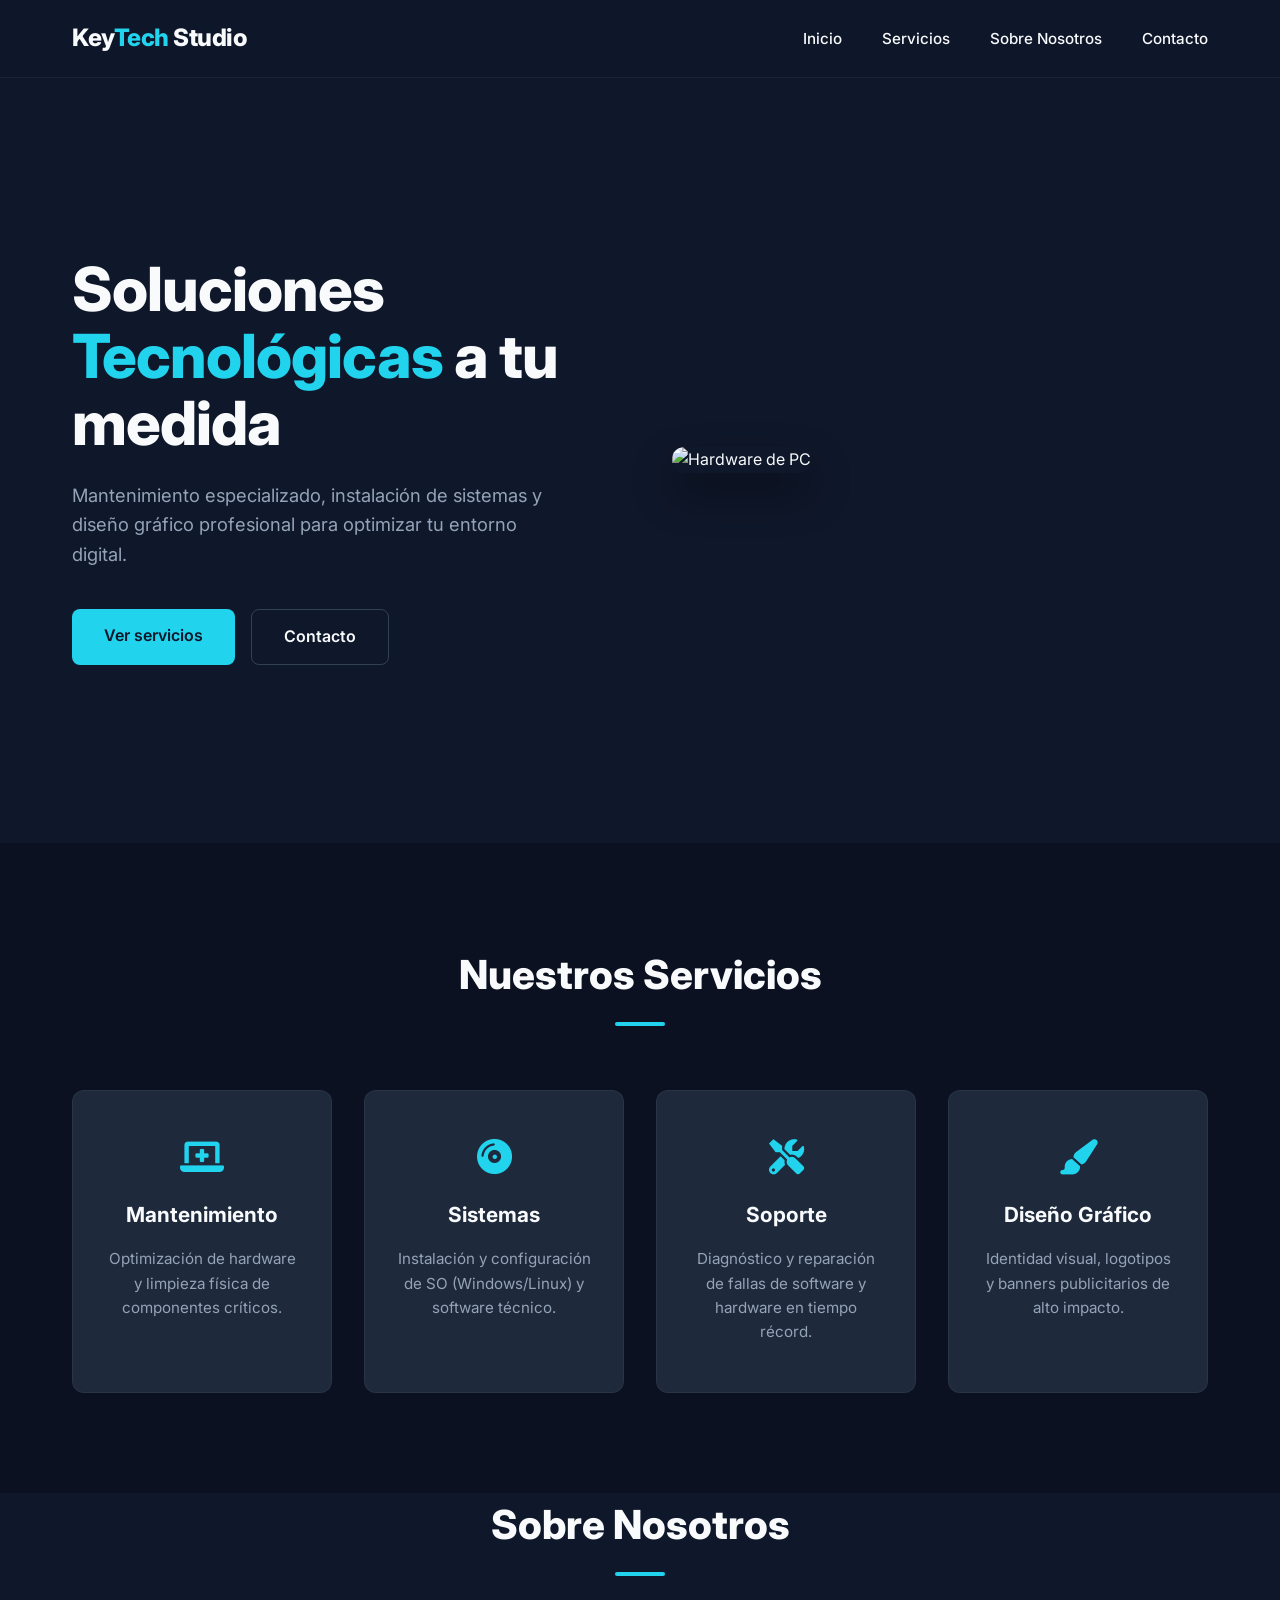
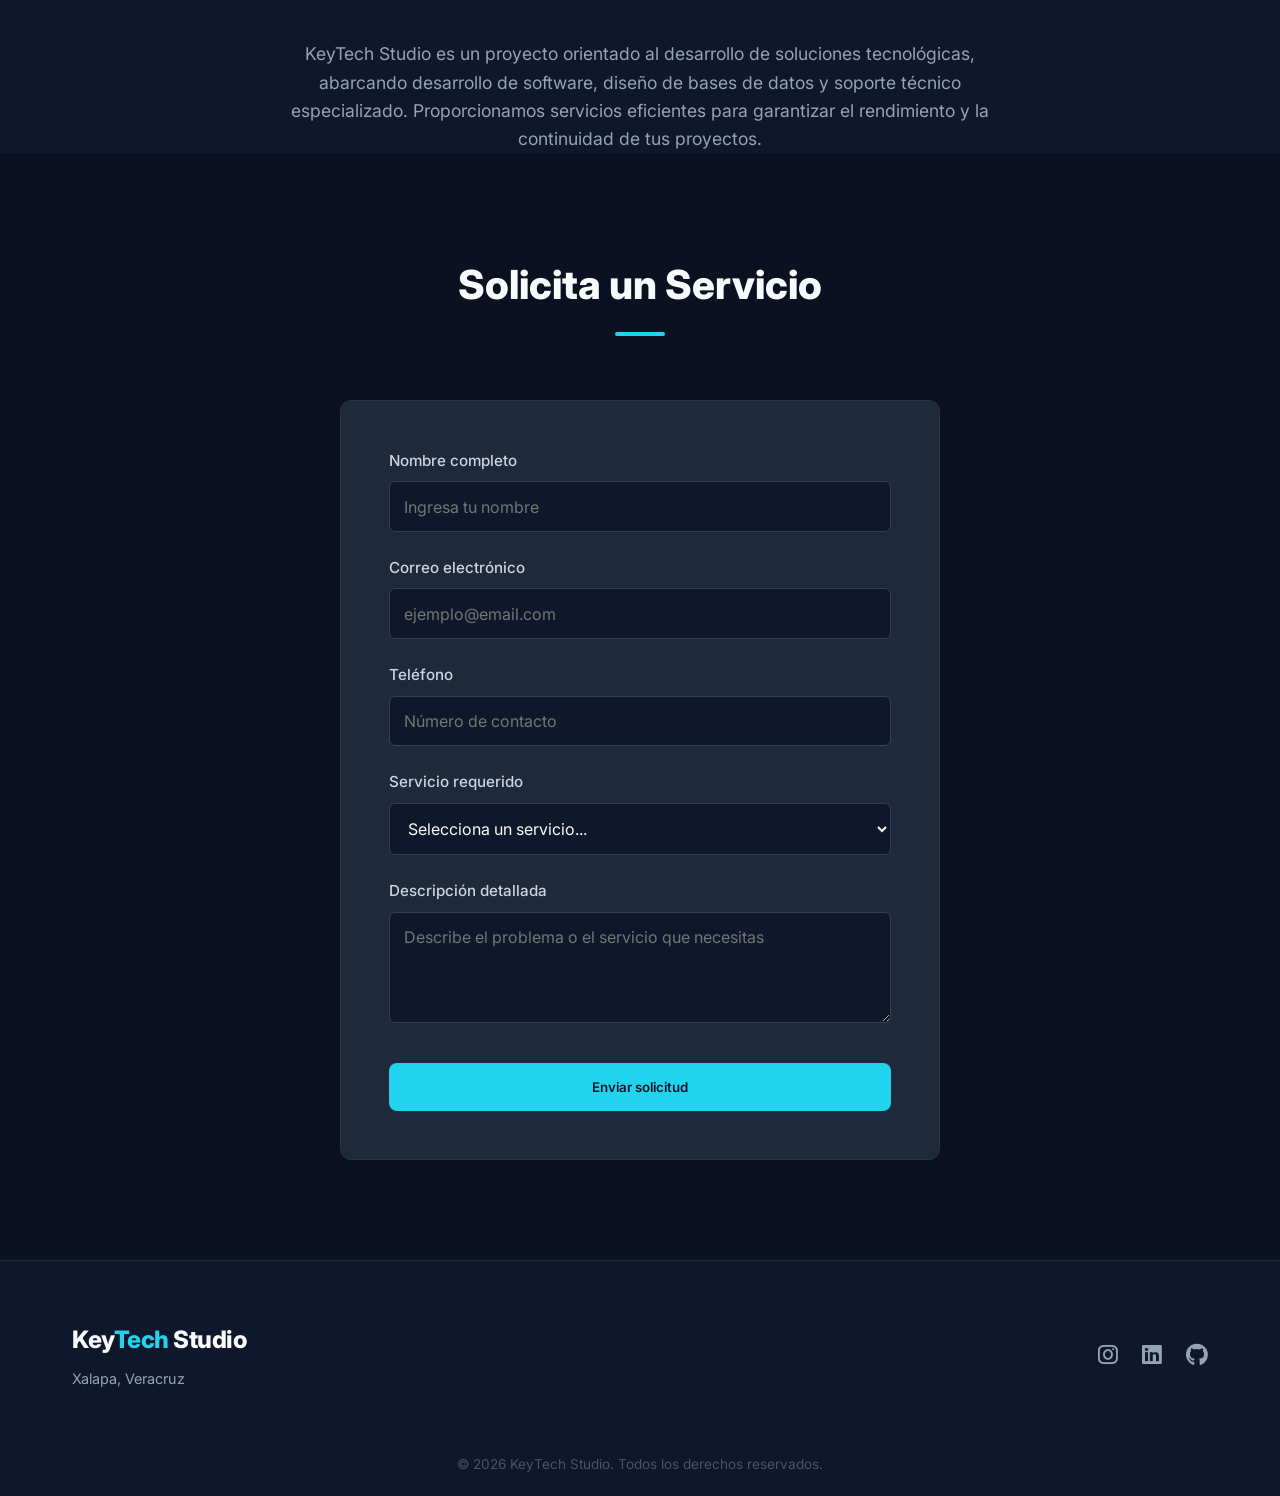
==== KeyTechStudio.html @ 728656e3 "Update and rename KeyTech Studio.html to KeyTechStudio.html" ====
<!DOCTYPE html>
<html lang="es">
<head>
    <meta charset="UTF-8">
    <meta name="viewport" content="width=device-width, initial-scale=1.0">
    <title>KeyTech Studio | Portafolio Profesional</title>
    <meta name="description" content="Servicios técnicos, mantenimiento de computadoras, instalación de sistemas y diseño gráfico profesional.">

    <!-- Fonts & Icons -->
    <link href="https://fonts.googleapis.com/css2?family=Inter:wght@400;500;600;700;800&display=swap" rel="stylesheet">
    <link rel="stylesheet" href="https://cdnjs.cloudflare.com/ajax/libs/font-awesome/6.0.0/css/all.min.css">

    <!-- Internal CSS -->
    <style>
        :root {
            --bg-dark: #0f172a;
            --surface: #1e293b;
            --primary: #22d3ee;
            --text-main: #f8fafc;
            --text-dim: #94a3b8;
            --transition: all 0.3s cubic-bezier(0.4, 0, 0.2, 1);
        }

        * { margin: 0; padding: 0; box-sizing: border-box; font-family: 'Inter', sans-serif; }

        body {
            background-color: var(--bg-dark);
            color: var(--text-main);
            line-height: 1.6;
            scroll-behavior: smooth;
        }

        .container { max-width: 1200px; margin: 0 auto; padding: 0 2rem; }

        /* NAVBAR */
        .navbar {
            padding: 1.2rem 0;
            background: rgba(15, 23, 42, 0.95);
            backdrop-filter: blur(10px);
            position: sticky;
            top: 0;
            z-index: 1000;
            border-bottom: 1px solid rgba(255, 255, 255, 0.05);
        }

        .nav-content {
            display: flex;
            justify-content: space-between;
            align-items: center;
        }

        .logo { font-size: 1.5rem; font-weight: 800; letter-spacing: -0.5px; }
        .logo span { color: var(--primary); }

        .nav-links { display: flex; list-style: none; gap: 2.5rem; }
        .nav-links a {
            text-decoration: none;
            color: var(--text-main);
            font-weight: 500;
            font-size: 0.95rem;
            position: relative;
            transition: var(--transition);
        }
        .nav-links a::after {
            content: '';
            position: absolute;
            width: 0;
            height: 2px;
            left: 0;
            bottom: -4px;
            background: var(--primary);
            transition: width 0.3s;
        }
        .nav-links a:hover::after { width: 100%; }
        .nav-links a:hover { color: var(--primary); }

        /* HERO */
        .hero { min-height: 85vh; display: flex; align-items: center; }
        .hero-grid { display: grid; grid-template-columns: 1fr 1fr; gap: 4rem; align-items: center; }
        .hero-text h1 { font-size: 3.8rem; line-height: 1.1; margin-bottom: 1.5rem; font-weight: 800; letter-spacing: -1px; }
        .hero-text h1 span { color: var(--primary); }
        .hero-text p { font-size: 1.15rem; color: var(--text-dim); margin-bottom: 2.5rem; max-width: 500px; }
        .hero-actions { display: flex; gap: 1rem; }
        .btn {
            padding: 14px 32px;
            border-radius: 8px;
            font-weight: 600;
            cursor: pointer;
            border: none;
            text-decoration: none;
            transition: var(--transition);
        }
        .btn-primary { background: var(--primary); color: #0f172a; }
        .btn-primary:hover { background: #1cb8d1; transform: translateY(-2px); }
        .btn-outline { border: 1px solid #334155; color: var(--text-main); background: transparent; }
        .btn-outline:hover { background: #1e293b; border-color: #475569; }
        .hero-image img { width: 100%; border-radius: 12px; box-shadow: 0 20px 40px rgba(0,0,0,0.4); }

        /* SECCIONES */
        section { padding: 100px 0; }
        .section-title {
            text-align: center;
            font-size: 2.5rem;
            font-weight: 800;
            margin-bottom: 4rem;
            position: relative;
        }
        .section-title::after {
            content: '';
            display: block;
            width: 50px;
            height: 4px;
            background: var(--primary);
            margin: 15px auto 0;
            border-radius: 2px;
        }

        /* SERVICIOS */
        .services { background: #0b1120; }
        .services-grid {
            display: grid;
            grid-template-columns: repeat(auto-fit, minmax(250px, 1fr));
            gap: 2rem;
            align-items: stretch;
        }
        .service-card {
            background: var(--surface);
            padding: 3rem 2rem;
            border-radius: 12px;
            text-align: center;
            border: 1px solid rgba(255,255,255,0.05);
            transition: var(--transition);
        }
        .service-card:hover { transform: translateY(-5px); border-color: #334155; box-shadow: 0 10px 30px rgba(0,0,0,0.3); }
        .service-card i { font-size: 2.2rem; color: var(--primary); margin-bottom: 1.5rem; }
        .service-card h3 { font-size: 1.3rem; margin-bottom: 1rem; }
        .service-card p { color: var(--text-dim); font-size: 0.95rem; }

        /* SOBRE NOSOTROS */
        .about p { max-width: 700px; margin: auto; text-align: center; color: var(--text-dim); font-size: 1.1rem; }

        /* FORMULARIO */
        .contact-section { background: #0b1120; }
        .contact-form {
            max-width: 600px;
            margin: auto;
            background: var(--surface);
            padding: 3rem;
            border-radius: 12px;
            border: 1px solid rgba(255,255,255,0.05);
        }
        .form-group { display: flex; flex-direction: column; margin-bottom: 1.5rem; }
        .form-group label { margin-bottom: 0.5rem; font-weight: 500; font-size: 0.95rem; color: #cbd5e1; }
        .form-group input,
        .form-group textarea,
        .form-group select {
            padding: 0.9rem;
            border-radius: 6px;
            border: 1px solid #334155;
            background: #0f172a;
            color: var(--text-main);
            font-size: 1rem;
            transition: border-color 0.2s;
        }
        .form-group input:focus,
        .form-group textarea:focus,
        .form-group select:focus { outline: none; border-color: var(--primary); }
        .contact-form .btn-primary { width: 100%; margin-top: 1rem; padding: 1rem; }

        /* FOOTER */
        .footer { padding: 60px 0 20px; border-top: 1px solid #1e293b; }
        .footer-grid { display: flex; justify-content: space-between; align-items: center; }
        .footer-social { display: flex; gap: 1.5rem; }
        .footer-social a { color: var(--text-dim); font-size: 1.4rem; transition: color 0.2s; }
        .footer-social a:hover { color: var(--primary); }
        .copyright { text-align: center; margin-top: 4rem; font-size: 0.85rem; color: #475569; }

        /* RESPONSIVE */
        @media (max-width: 900px) {
            .hero-grid { grid-template-columns: 1fr; text-align: center; }
            .hero-text h1 { font-size: 2.8rem; }
            .hero-text p { margin: 0 auto 2rem; }
            .hero-actions { justify-content: center; }
            .nav-links { display: none; }
            .contact-form { padding: 2rem; }
            .footer-grid { flex-direction: column; gap: 1.5rem; text-align: center; }
        }
    </style>
</head>
<body>

    <!-- NAVBAR -->
    <nav class="navbar">
        <div class="container nav-content">
            <div class="logo">Key<span>Tech</span> Studio</div>
            <ul class="nav-links">
                <li><a href="#inicio">Inicio</a></li>
                <li><a href="#servicios">Servicios</a></li>
                <li><a href="#sobre">Sobre Nosotros</a></li>
                <li><a href="#contacto">Contacto</a></li>
            </ul>
        </div>
    </nav>

    <!-- HERO -->
    <section id="inicio" class="hero container">
        <div class="hero-grid">
            <div class="hero-text">
                <h1>Soluciones <span>Tecnológicas</span> a tu medida</h1>
                <p>Mantenimiento especializado, instalación de sistemas y diseño gráfico profesional para optimizar tu entorno digital.</p>
                <div class="hero-actions">
                    <a href="#servicios" class="btn btn-primary">Ver servicios</a>
                    <a href="#contacto" class="btn btn-outline">Contacto</a>
                </div>
            </div>
            <div class="hero-image">
                <img src="https://images.unsplash.com/photo-1518770660439-4636190af475?auto=format&fit=crop&q=80&w=800" alt="Hardware de PC">
            </div>
        </div>
    </section>

    <!-- SERVICIOS -->
    <section id="servicios" class="services">
        <div class="container">
            <h2 class="section-title">Nuestros Servicios</h2>
            <div class="services-grid">
                <div class="service-card">
                    <i class="fas fa-laptop-medical"></i>
                    <h3>Mantenimiento</h3>
                    <p>Optimización de hardware y limpieza física de componentes críticos.</p>
                </div>
                <div class="service-card">
                    <i class="fas fa-compact-disc"></i>
                    <h3>Sistemas</h3>
                    <p>Instalación y configuración de SO (Windows/Linux) y software técnico.</p>
                </div>
                <div class="service-card">
                    <i class="fas fa-tools"></i>
                    <h3>Soporte</h3>
                    <p>Diagnóstico y reparación de fallas de software y hardware en tiempo récord.</p>
                </div>
                <div class="service-card">
                    <i class="fas fa-paint-brush"></i>
                    <h3>Diseño Gráfico</h3>
                    <p>Identidad visual, logotipos y banners publicitarios de alto impacto.</p>
                </div>
            </div>
        </div>
    </section>

    <!-- SOBRE NOSOTROS -->
    <section id="sobre" class="about container">
        <h2 class="section-title">Sobre Nosotros</h2>
        <p>
            KeyTech Studio es un proyecto orientado al desarrollo de soluciones tecnológicas, abarcando desarrollo de software, diseño de bases de datos y soporte técnico especializado. Proporcionamos servicios eficientes para garantizar el rendimiento y la continuidad de tus proyectos.
        </p>
    </section>

    <!-- FORMULARIO -->
    <section id="contacto" class="contact-section">
        <div class="container">
            <h2 class="section-title">Solicita un Servicio</h2>
            <form class="contact-form" action="#" method="POST">
                <div class="form-group">
                    <label for="nombre">Nombre completo</label>
                    <input type="text" id="nombre" name="nombre" placeholder="Ingresa tu nombre" required>
                </div>
                <div class="form-group">
                    <label for="correo">Correo electrónico</label>
                    <input type="email" id="correo" name="correo" placeholder="ejemplo@email.com" required>
                </div>
                <div class="form-group">
                    <label for="telefono">Teléfono</label>
                    <input type="tel" id="telefono" name="telefono" placeholder="Número de contacto" required>
                </div>
                <div class="form-group">
                    <label for="servicio">Servicio requerido</label>
                    <select id="servicio" name="servicio" required>
                        <option value="">Selecciona un servicio...</option>
                        <option value="mantenimiento">Mantenimiento de PC/Laptop</option>
                        <option value="soporte">Soporte técnico y Redes</option>
                        <option value="diseno">Diseño Gráfico</option>
                    </select>
                </div>
                <div class="form-group">
                    <label for="mensaje">Descripción detallada</label>
                    <textarea id="mensaje" name="mensaje" rows="4" placeholder="Describe el problema o el servicio que necesitas" required></textarea>
                </div>
                <button type="submit" class="btn btn-primary">Enviar solicitud</button>
            </form>
        </div>
    </section>

    <!-- FOOTER -->
    <footer class="footer">
        <div class="container footer-grid">
            <div>
                <div class="logo">Key<span>Tech</span> Studio</div>
                <p style="color: #94a3b8; margin-top: 0.5rem; font-size: 0.9rem;">Xalapa, Veracruz</p>
            </div>
            <div class="footer-social">
                <a href="#"><i class="fab fa-instagram"></i></a>
                <a href="#"><i class="fab fa-linkedin"></i></a>
                <a href="#"><i class="fab fa-github"></i></a>
            </div>
        </div>
        <div class="copyright">
            <p>&copy; 2026 KeyTech Studio. Todos los derechos reservados.</p>
        </div>
    </footer>

</body>
</html>
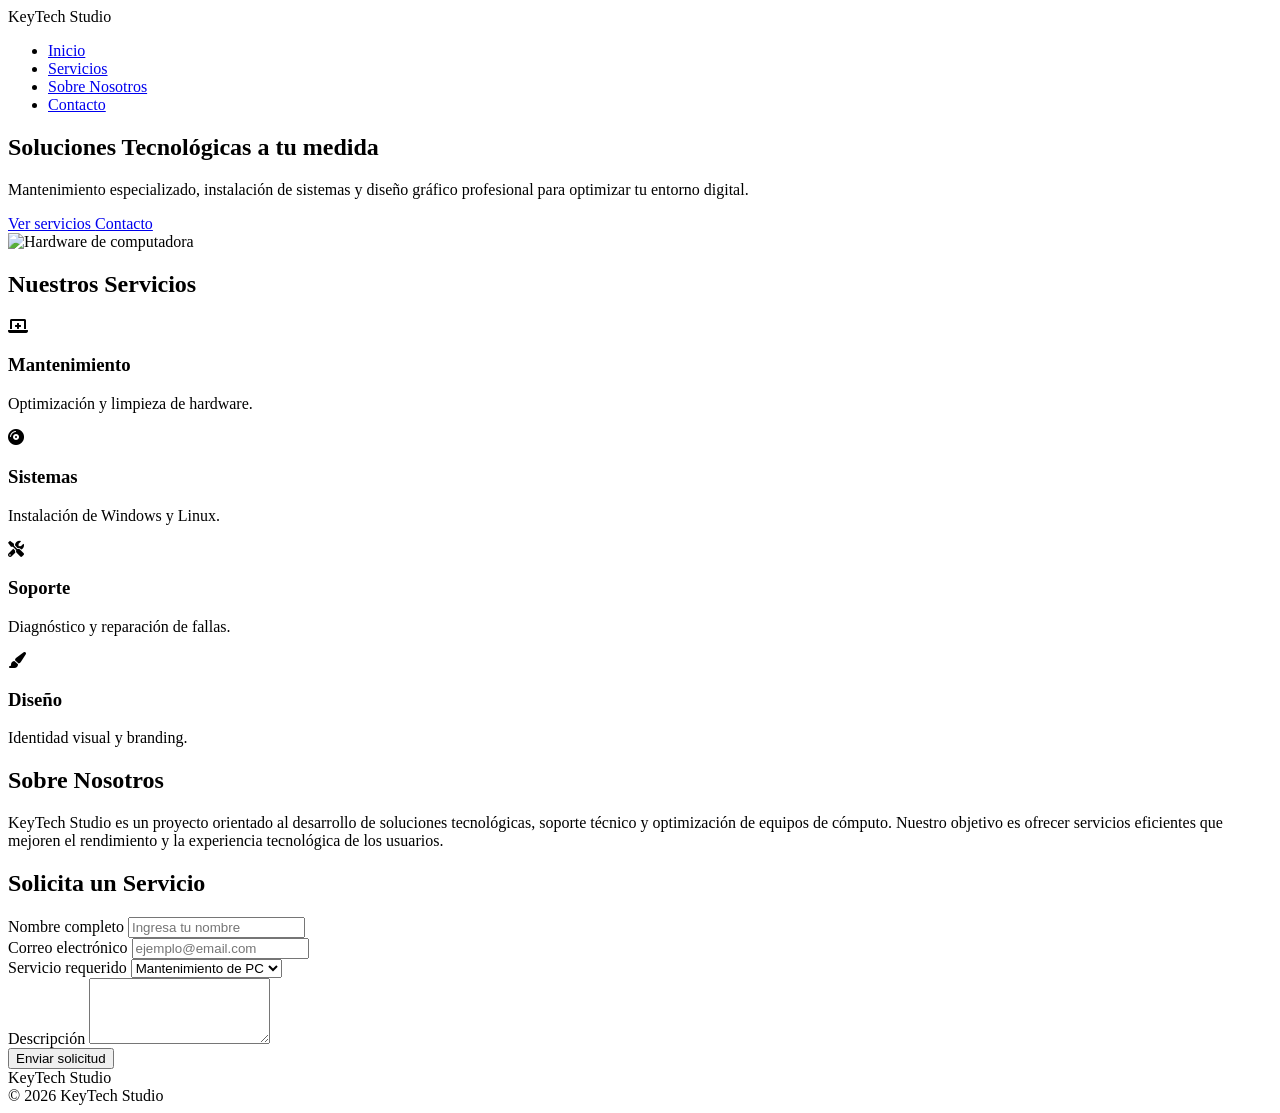
==== commit 7711cbec: "Update KeyTechStudio.html" ====
--- a/KeyTechStudio.html
+++ b/KeyTechStudio.html
@@ -1,312 +1,224 @@
 <!DOCTYPE html>
 <html lang="es">
+
 <head>
     <meta charset="UTF-8">
     <meta name="viewport" content="width=device-width, initial-scale=1.0">
+
     <title>KeyTech Studio | Portafolio Profesional</title>
-    <meta name="description" content="Servicios técnicos, mantenimiento de computadoras, instalación de sistemas y diseño gráfico profesional.">
-
-    <!-- Fonts & Icons -->
-    <link href="https://fonts.googleapis.com/css2?family=Inter:wght@400;500;600;700;800&display=swap" rel="stylesheet">
-    <link rel="stylesheet" href="https://cdnjs.cloudflare.com/ajax/libs/font-awesome/6.0.0/css/all.min.css">
-
-    <!-- Internal CSS -->
-    <style>
-        :root {
-            --bg-dark: #0f172a;
-            --surface: #1e293b;
-            --primary: #22d3ee;
-            --text-main: #f8fafc;
-            --text-dim: #94a3b8;
-            --transition: all 0.3s cubic-bezier(0.4, 0, 0.2, 1);
-        }
-
-        * { margin: 0; padding: 0; box-sizing: border-box; font-family: 'Inter', sans-serif; }
-
-        body {
-            background-color: var(--bg-dark);
-            color: var(--text-main);
-            line-height: 1.6;
-            scroll-behavior: smooth;
-        }
-
-        .container { max-width: 1200px; margin: 0 auto; padding: 0 2rem; }
-
-        /* NAVBAR */
-        .navbar {
-            padding: 1.2rem 0;
-            background: rgba(15, 23, 42, 0.95);
-            backdrop-filter: blur(10px);
-            position: sticky;
-            top: 0;
-            z-index: 1000;
-            border-bottom: 1px solid rgba(255, 255, 255, 0.05);
-        }
-
-        .nav-content {
-            display: flex;
-            justify-content: space-between;
-            align-items: center;
-        }
-
-        .logo { font-size: 1.5rem; font-weight: 800; letter-spacing: -0.5px; }
-        .logo span { color: var(--primary); }
-
-        .nav-links { display: flex; list-style: none; gap: 2.5rem; }
-        .nav-links a {
-            text-decoration: none;
-            color: var(--text-main);
-            font-weight: 500;
-            font-size: 0.95rem;
-            position: relative;
-            transition: var(--transition);
-        }
-        .nav-links a::after {
-            content: '';
-            position: absolute;
-            width: 0;
-            height: 2px;
-            left: 0;
-            bottom: -4px;
-            background: var(--primary);
-            transition: width 0.3s;
-        }
-        .nav-links a:hover::after { width: 100%; }
-        .nav-links a:hover { color: var(--primary); }
-
-        /* HERO */
-        .hero { min-height: 85vh; display: flex; align-items: center; }
-        .hero-grid { display: grid; grid-template-columns: 1fr 1fr; gap: 4rem; align-items: center; }
-        .hero-text h1 { font-size: 3.8rem; line-height: 1.1; margin-bottom: 1.5rem; font-weight: 800; letter-spacing: -1px; }
-        .hero-text h1 span { color: var(--primary); }
-        .hero-text p { font-size: 1.15rem; color: var(--text-dim); margin-bottom: 2.5rem; max-width: 500px; }
-        .hero-actions { display: flex; gap: 1rem; }
-        .btn {
-            padding: 14px 32px;
-            border-radius: 8px;
-            font-weight: 600;
-            cursor: pointer;
-            border: none;
-            text-decoration: none;
-            transition: var(--transition);
-        }
-        .btn-primary { background: var(--primary); color: #0f172a; }
-        .btn-primary:hover { background: #1cb8d1; transform: translateY(-2px); }
-        .btn-outline { border: 1px solid #334155; color: var(--text-main); background: transparent; }
-        .btn-outline:hover { background: #1e293b; border-color: #475569; }
-        .hero-image img { width: 100%; border-radius: 12px; box-shadow: 0 20px 40px rgba(0,0,0,0.4); }
-
-        /* SECCIONES */
-        section { padding: 100px 0; }
-        .section-title {
-            text-align: center;
-            font-size: 2.5rem;
-            font-weight: 800;
-            margin-bottom: 4rem;
-            position: relative;
-        }
-        .section-title::after {
-            content: '';
-            display: block;
-            width: 50px;
-            height: 4px;
-            background: var(--primary);
-            margin: 15px auto 0;
-            border-radius: 2px;
-        }
-
-        /* SERVICIOS */
-        .services { background: #0b1120; }
-        .services-grid {
-            display: grid;
-            grid-template-columns: repeat(auto-fit, minmax(250px, 1fr));
-            gap: 2rem;
-            align-items: stretch;
-        }
-        .service-card {
-            background: var(--surface);
-            padding: 3rem 2rem;
-            border-radius: 12px;
-            text-align: center;
-            border: 1px solid rgba(255,255,255,0.05);
-            transition: var(--transition);
-        }
-        .service-card:hover { transform: translateY(-5px); border-color: #334155; box-shadow: 0 10px 30px rgba(0,0,0,0.3); }
-        .service-card i { font-size: 2.2rem; color: var(--primary); margin-bottom: 1.5rem; }
-        .service-card h3 { font-size: 1.3rem; margin-bottom: 1rem; }
-        .service-card p { color: var(--text-dim); font-size: 0.95rem; }
-
-        /* SOBRE NOSOTROS */
-        .about p { max-width: 700px; margin: auto; text-align: center; color: var(--text-dim); font-size: 1.1rem; }
-
-        /* FORMULARIO */
-        .contact-section { background: #0b1120; }
-        .contact-form {
-            max-width: 600px;
-            margin: auto;
-            background: var(--surface);
-            padding: 3rem;
-            border-radius: 12px;
-            border: 1px solid rgba(255,255,255,0.05);
-        }
-        .form-group { display: flex; flex-direction: column; margin-bottom: 1.5rem; }
-        .form-group label { margin-bottom: 0.5rem; font-weight: 500; font-size: 0.95rem; color: #cbd5e1; }
-        .form-group input,
-        .form-group textarea,
-        .form-group select {
-            padding: 0.9rem;
-            border-radius: 6px;
-            border: 1px solid #334155;
-            background: #0f172a;
-            color: var(--text-main);
-            font-size: 1rem;
-            transition: border-color 0.2s;
-        }
-        .form-group input:focus,
-        .form-group textarea:focus,
-        .form-group select:focus { outline: none; border-color: var(--primary); }
-        .contact-form .btn-primary { width: 100%; margin-top: 1rem; padding: 1rem; }
-
-        /* FOOTER */
-        .footer { padding: 60px 0 20px; border-top: 1px solid #1e293b; }
-        .footer-grid { display: flex; justify-content: space-between; align-items: center; }
-        .footer-social { display: flex; gap: 1.5rem; }
-        .footer-social a { color: var(--text-dim); font-size: 1.4rem; transition: color 0.2s; }
-        .footer-social a:hover { color: var(--primary); }
-        .copyright { text-align: center; margin-top: 4rem; font-size: 0.85rem; color: #475569; }
-
-        /* RESPONSIVE */
-        @media (max-width: 900px) {
-            .hero-grid { grid-template-columns: 1fr; text-align: center; }
-            .hero-text h1 { font-size: 2.8rem; }
-            .hero-text p { margin: 0 auto 2rem; }
-            .hero-actions { justify-content: center; }
-            .nav-links { display: none; }
-            .contact-form { padding: 2rem; }
-            .footer-grid { flex-direction: column; gap: 1.5rem; text-align: center; }
-        }
-    </style>
+
+    <meta name="description"
+        content="Servicios técnicos, mantenimiento de computadoras, instalación de sistemas y diseño gráfico profesional.">
+
+    <!-- Google Fonts -->
+    <link
+        href="https://fonts.googleapis.com/css2?family=Inter:wght@400;500;600;700;800&display=swap"
+        rel="stylesheet">
+
+    <!-- FontAwesome -->
+    <link rel="stylesheet"
+        href="https://cdnjs.cloudflare.com/ajax/libs/font-awesome/6.0.0/css/all.min.css">
+
+    <!-- CSS EXTERNO -->
+    <link rel="stylesheet" href="style.css">
 </head>
+
+
 <body>
 
     <!-- NAVBAR -->
     <nav class="navbar">
+
         <div class="container nav-content">
-            <div class="logo">Key<span>Tech</span> Studio</div>
+
+            <div class="logo">
+                Key<span>Tech</span> Studio
+            </div>
+
             <ul class="nav-links">
                 <li><a href="#inicio">Inicio</a></li>
                 <li><a href="#servicios">Servicios</a></li>
                 <li><a href="#sobre">Sobre Nosotros</a></li>
                 <li><a href="#contacto">Contacto</a></li>
             </ul>
-        </div>
+
+        </div>
+
     </nav>
+
+
 
     <!-- HERO -->
     <section id="inicio" class="hero container">
+
         <div class="hero-grid">
+
             <div class="hero-text">
-                <h1>Soluciones <span>Tecnológicas</span> a tu medida</h1>
-                <p>Mantenimiento especializado, instalación de sistemas y diseño gráfico profesional para optimizar tu entorno digital.</p>
+
+                <h1>
+                    Soluciones <span>Tecnológicas</span> a tu medida
+                </h1>
+
+                <p>
+                    Mantenimiento especializado, instalación de sistemas
+                    y diseño gráfico profesional para optimizar tu entorno digital.
+                </p>
+
                 <div class="hero-actions">
-                    <a href="#servicios" class="btn btn-primary">Ver servicios</a>
-                    <a href="#contacto" class="btn btn-outline">Contacto</a>
-                </div>
-            </div>
+
+                    <a href="#servicios" class="btn btn-primary">
+                        Ver servicios
+                    </a>
+
+                    <a href="#contacto" class="btn btn-outline">
+                        Contacto
+                    </a>
+
+                </div>
+
+            </div>
+
+
             <div class="hero-image">
-                <img src="https://images.unsplash.com/photo-1518770660439-4636190af475?auto=format&fit=crop&q=80&w=800" alt="Hardware de PC">
-            </div>
-        </div>
-    </section>
+
+                <img
+                    src="https://images.unsplash.com/photo-1518770660439-4636190af475"
+                    alt="Hardware de computadora">
+
+            </div>
+
+        </div>
+
+    </section>
+
+
 
     <!-- SERVICIOS -->
     <section id="servicios" class="services">
+
         <div class="container">
-            <h2 class="section-title">Nuestros Servicios</h2>
+
+            <h2 class="section-title">
+                Nuestros Servicios
+            </h2>
+
+
             <div class="services-grid">
+
                 <div class="service-card">
                     <i class="fas fa-laptop-medical"></i>
                     <h3>Mantenimiento</h3>
-                    <p>Optimización de hardware y limpieza física de componentes críticos.</p>
-                </div>
+                    <p>Optimización y limpieza de hardware.</p>
+                </div>
+
                 <div class="service-card">
                     <i class="fas fa-compact-disc"></i>
                     <h3>Sistemas</h3>
-                    <p>Instalación y configuración de SO (Windows/Linux) y software técnico.</p>
-                </div>
+                    <p>Instalación de Windows y Linux.</p>
+                </div>
+
                 <div class="service-card">
                     <i class="fas fa-tools"></i>
                     <h3>Soporte</h3>
-                    <p>Diagnóstico y reparación de fallas de software y hardware en tiempo récord.</p>
-                </div>
+                    <p>Diagnóstico y reparación de fallas.</p>
+                </div>
+
                 <div class="service-card">
                     <i class="fas fa-paint-brush"></i>
-                    <h3>Diseño Gráfico</h3>
-                    <p>Identidad visual, logotipos y banners publicitarios de alto impacto.</p>
-                </div>
-            </div>
-        </div>
-    </section>
+                    <h3>Diseño</h3>
+                    <p>Identidad visual y branding.</p>
+                </div>
+
+            </div>
+
+        </div>
+
+    </section>
+
+
 
     <!-- SOBRE NOSOTROS -->
     <section id="sobre" class="about container">
-        <h2 class="section-title">Sobre Nosotros</h2>
+
+        <h2 class="section-title">
+            Sobre Nosotros
+        </h2>
+
         <p>
-            KeyTech Studio es un proyecto orientado al desarrollo de soluciones tecnológicas, abarcando desarrollo de software, diseño de bases de datos y soporte técnico especializado. Proporcionamos servicios eficientes para garantizar el rendimiento y la continuidad de tus proyectos.
+            KeyTech Studio es un proyecto orientado al desarrollo de soluciones
+            tecnológicas, soporte técnico y optimización de equipos de cómputo.
+            Nuestro objetivo es ofrecer servicios eficientes que mejoren el
+            rendimiento y la experiencia tecnológica de los usuarios.
         </p>
-    </section>
-
-    <!-- FORMULARIO -->
+
+    </section>
+
+
+
+    <!-- CONTACTO -->
     <section id="contacto" class="contact-section">
+
         <div class="container">
-            <h2 class="section-title">Solicita un Servicio</h2>
-            <form class="contact-form" action="#" method="POST">
-                <div class="form-group">
-                    <label for="nombre">Nombre completo</label>
-                    <input type="text" id="nombre" name="nombre" placeholder="Ingresa tu nombre" required>
-                </div>
-                <div class="form-group">
-                    <label for="correo">Correo electrónico</label>
-                    <input type="email" id="correo" name="correo" placeholder="ejemplo@email.com" required>
-                </div>
-                <div class="form-group">
-                    <label for="telefono">Teléfono</label>
-                    <input type="tel" id="telefono" name="telefono" placeholder="Número de contacto" required>
-                </div>
-                <div class="form-group">
-                    <label for="servicio">Servicio requerido</label>
-                    <select id="servicio" name="servicio" required>
-                        <option value="">Selecciona un servicio...</option>
-                        <option value="mantenimiento">Mantenimiento de PC/Laptop</option>
-                        <option value="soporte">Soporte técnico y Redes</option>
-                        <option value="diseno">Diseño Gráfico</option>
+
+            <h2 class="section-title">
+                Solicita un Servicio
+            </h2>
+
+            <form class="contact-form">
+
+                <div class="form-group">
+                    <label>Nombre completo</label>
+                    <input type="text" placeholder="Ingresa tu nombre">
+                </div>
+
+                <div class="form-group">
+                    <label>Correo electrónico</label>
+                    <input type="email" placeholder="ejemplo@email.com">
+                </div>
+
+                <div class="form-group">
+                    <label>Servicio requerido</label>
+
+                    <select>
+                        <option>Mantenimiento de PC</option>
+                        <option>Soporte técnico</option>
+                        <option>Diseño gráfico</option>
                     </select>
-                </div>
-                <div class="form-group">
-                    <label for="mensaje">Descripción detallada</label>
-                    <textarea id="mensaje" name="mensaje" rows="4" placeholder="Describe el problema o el servicio que necesitas" required></textarea>
-                </div>
-                <button type="submit" class="btn btn-primary">Enviar solicitud</button>
+
+                </div>
+
+                <div class="form-group">
+                    <label>Descripción</label>
+                    <textarea rows="4"></textarea>
+                </div>
+
+                <button class="btn btn-primary">
+                    Enviar solicitud
+                </button>
+
             </form>
-        </div>
-    </section>
+
+        </div>
+
+    </section>
+
+
 
     <!-- FOOTER -->
     <footer class="footer">
+
         <div class="container footer-grid">
-            <div>
-                <div class="logo">Key<span>Tech</span> Studio</div>
-                <p style="color: #94a3b8; margin-top: 0.5rem; font-size: 0.9rem;">Xalapa, Veracruz</p>
-            </div>
-            <div class="footer-social">
-                <a href="#"><i class="fab fa-instagram"></i></a>
-                <a href="#"><i class="fab fa-linkedin"></i></a>
-                <a href="#"><i class="fab fa-github"></i></a>
-            </div>
-        </div>
+
+            <div class="logo">
+                Key<span>Tech</span> Studio
+            </div>
+
+        </div>
+
         <div class="copyright">
-            <p>&copy; 2026 KeyTech Studio. Todos los derechos reservados.</p>
-        </div>
+            © 2026 KeyTech Studio
+        </div>
+
     </footer>
 
 </body>
